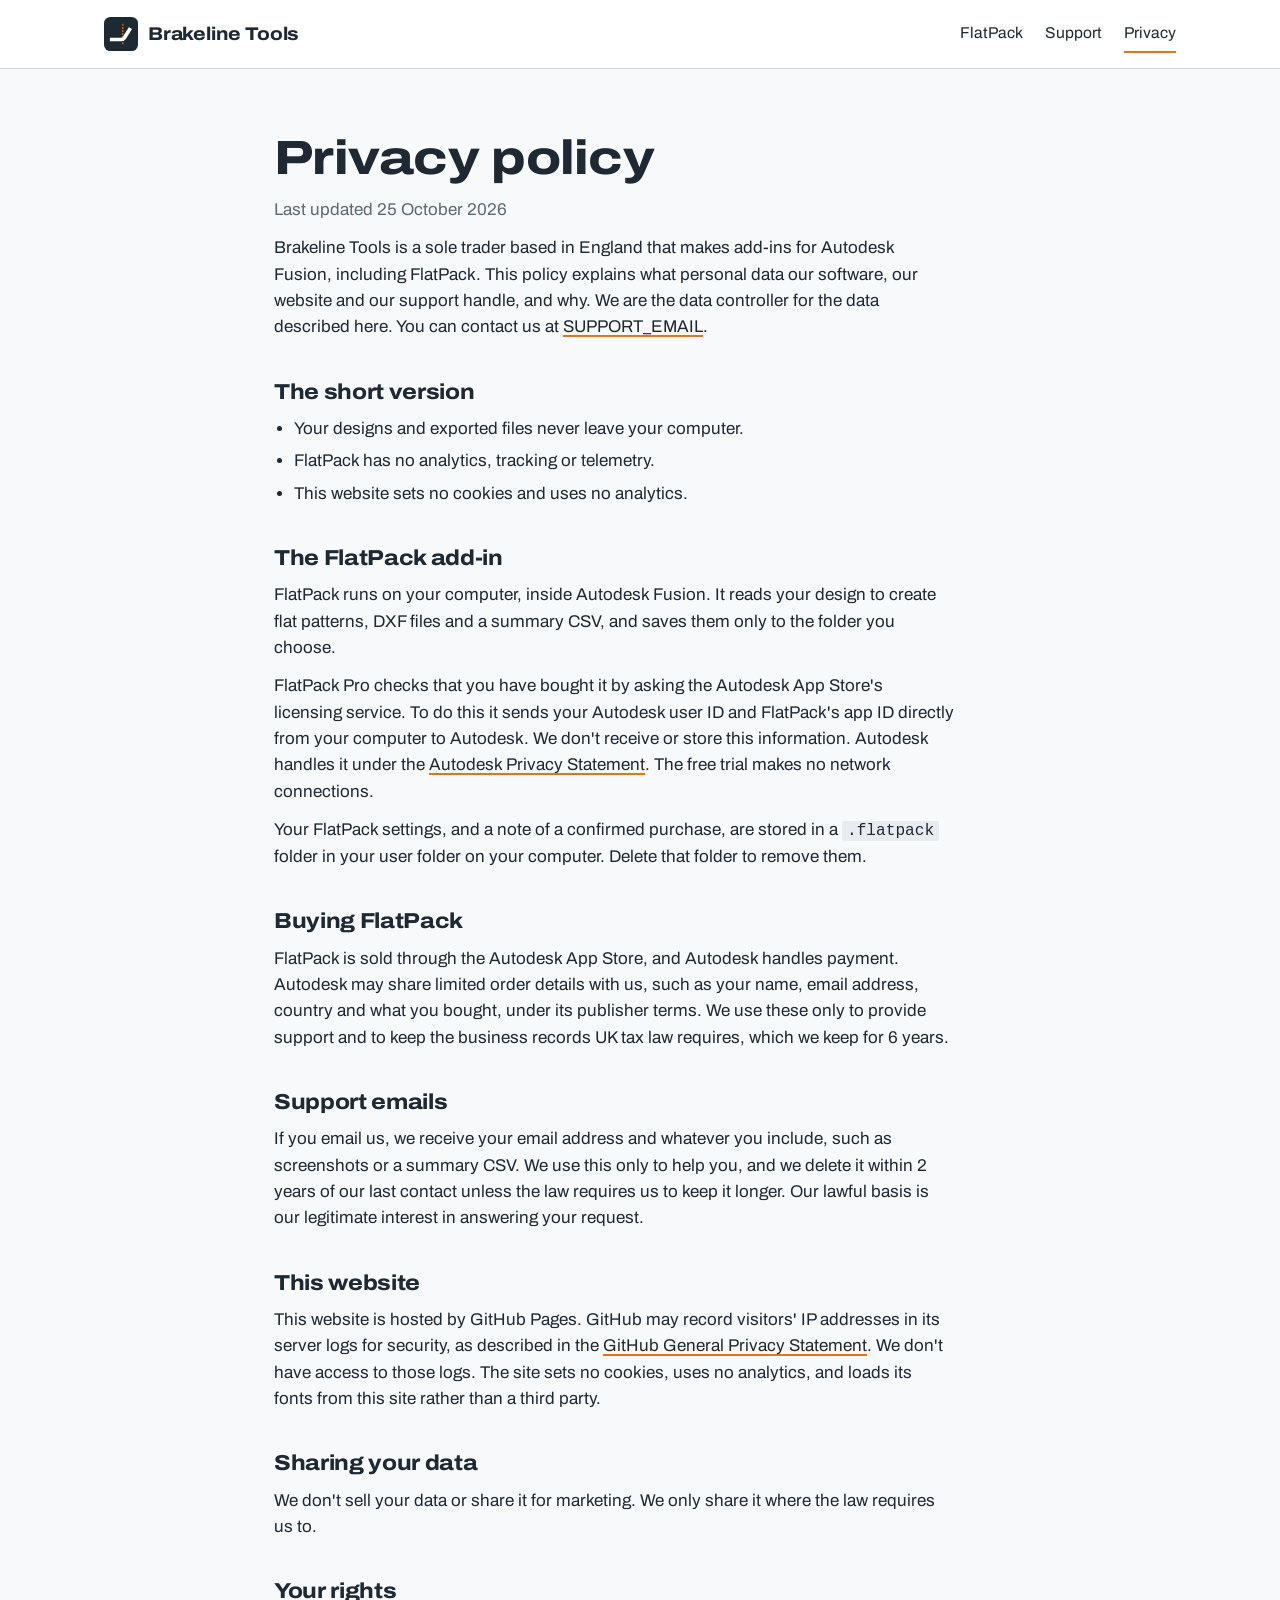
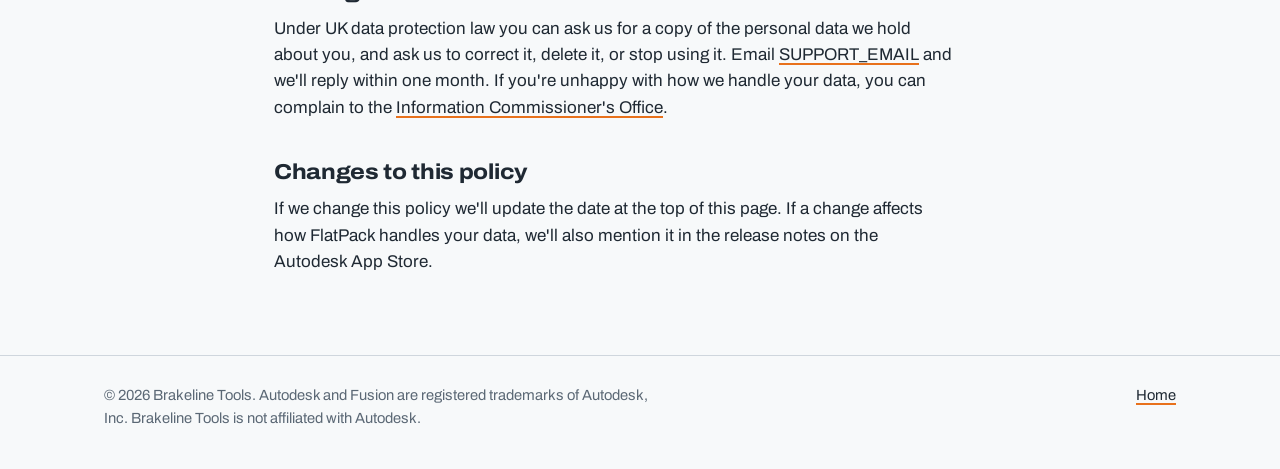
==== privacy.html @ 0ffaacb1 "Brakeline Tools website: home, FlatPack, support and privacy policy Co-Authored-By: Claude Opus 5.5 " ====
<!doctype html>
<html lang="en-GB">
<head>
<meta charset="utf-8">
<meta name="viewport" content="width=device-width, initial-scale=1">
<title>Privacy policy: Brakeline Tools</title>
<meta name="description" content="How Brakeline Tools and the FlatPack add-in for Autodesk Fusion handle personal data.">
<link rel="icon" href="assets/img/favicon.png" type="image/png">
<link rel="preload" href="assets/fonts/archivo.woff2" as="font" type="font/woff2" crossorigin>
<link rel="stylesheet" href="assets/site.css">
</head>
<body>

<header class="site-head">
  <div class="wrap">
    <a class="brand" href="./"><img src="assets/img/mark.svg" alt="" width="34" height="34">Brakeline Tools</a>
    <nav class="site-nav" aria-label="Main">
      <a href="./#flatpack">FlatPack</a>
      <a href="./#support">Support</a>
      <a href="privacy.html" aria-current="page">Privacy</a>
    </nav>
  </div>
</header>

<main class="doc">
  <div class="wrap">
    <h1>Privacy policy</h1>
    <p class="updated">Last updated 25 October 2026</p>

    <p>Brakeline Tools is a sole trader based in England that makes add-ins for Autodesk Fusion, including FlatPack. This policy explains what personal data our software, our website and our support handle, and why. We are the data controller for the data described here. You can contact us at <a href="mailto:SUPPORT_EMAIL">SUPPORT_EMAIL</a>.</p>

    <h2>The short version</h2>
    <ul>
      <li>Your designs and exported files never leave your computer.</li>
      <li>FlatPack has no analytics, tracking or telemetry.</li>
      <li>This website sets no cookies and uses no analytics.</li>
    </ul>

    <h2>The FlatPack add-in</h2>
    <p>FlatPack runs on your computer, inside Autodesk Fusion. It reads your design to create flat patterns, DXF files and a summary CSV, and saves them only to the folder you choose.</p>
    <p>FlatPack Pro checks that you have bought it by asking the Autodesk App Store's licensing service. To do this it sends your Autodesk user ID and FlatPack's app ID directly from your computer to Autodesk. We don't receive or store this information. Autodesk handles it under the <a href="https://www.autodesk.com/company/legal-notices-trademarks/privacy-statement">Autodesk Privacy Statement</a>. The free trial makes no network connections.</p>
    <p>Your FlatPack settings, and a note of a confirmed purchase, are stored in a <code>.flatpack</code> folder in your user folder on your computer. Delete that folder to remove them.</p>

    <h2>Buying FlatPack</h2>
    <p>FlatPack is sold through the Autodesk App Store, and Autodesk handles payment. Autodesk may share limited order details with us, such as your name, email address, country and what you bought, under its publisher terms. We use these only to provide support and to keep the business records UK tax law requires, which we keep for 6 years.</p>

    <h2>Support emails</h2>
    <p>If you email us, we receive your email address and whatever you include, such as screenshots or a summary CSV. We use this only to help you, and we delete it within 2 years of our last contact unless the law requires us to keep it longer. Our lawful basis is our legitimate interest in answering your request.</p>

    <h2>This website</h2>
    <p>This website is hosted by GitHub Pages. GitHub may record visitors' IP addresses in its server logs for security, as described in the <a href="https://docs.github.com/en/site-policy/privacy-policies/github-general-privacy-statement">GitHub General Privacy Statement</a>. We don't have access to those logs. The site sets no cookies, uses no analytics, and loads its fonts from this site rather than a third party.</p>

    <h2>Sharing your data</h2>
    <p>We don't sell your data or share it for marketing. We only share it where the law requires us to.</p>

    <h2>Your rights</h2>
    <p>Under UK data protection law you can ask us for a copy of the personal data we hold about you, and ask us to correct it, delete it, or stop using it. Email <a href="mailto:SUPPORT_EMAIL">SUPPORT_EMAIL</a> and we'll reply within one month. If you're unhappy with how we handle your data, you can complain to the <a href="https://ico.org.uk/make-a-complaint/">Information Commissioner's Office</a>.</p>

    <h2>Changes to this policy</h2>
    <p>If we change this policy we'll update the date at the top of this page. If a change affects how FlatPack handles your data, we'll also mention it in the release notes on the Autodesk App Store.</p>
  </div>
</main>

<footer class="site-foot">
  <div class="wrap">
    <p>&copy; 2026 Brakeline Tools. Autodesk and Fusion are registered trademarks of Autodesk, Inc. Brakeline Tools is not affiliated with Autodesk.</p>
    <p><a href="./">Home</a></p>
  </div>
</footer>

</body>
</html>
---- assets/site.css ----
@font-face {
  font-family: "Archivo";
  src: url("fonts/archivo.woff2") format("woff2-variations"), url("fonts/archivo.woff2") format("woff2");
  font-weight: 100 900;
  font-stretch: 62% 125%;
  font-display: swap;
}

:root {
  --ink: #1f2933;        /* slate: logo tile, text */
  --steel: #5b6875;      /* secondary text */
  --line: #cfd6dd;       /* hairlines, sheet edges */
  --sheet: #e8ecf0;      /* sheet metal fill */
  --paper: #f7f9fa;      /* page */
  --bend: #e8711c;       /* bend-line orange */
  --bend-ink: #b4520a;   /* orange dark enough for text on paper */
  --measure: 68ch;
}

* { box-sizing: border-box; }

html { -webkit-text-size-adjust: 100%; }

body {
  margin: 0;
  background: var(--paper);
  color: var(--ink);
  font-family: "Archivo", system-ui, sans-serif;
  font-size: 1.0625rem;
  line-height: 1.55;
  font-stretch: 100%;
}

img { max-width: 100%; height: auto; display: block; }

a { color: var(--ink); text-decoration-color: var(--bend); text-decoration-thickness: 2px; text-underline-offset: 3px; }
a:hover { color: var(--bend-ink); }
:focus-visible { outline: 3px solid var(--bend); outline-offset: 3px; border-radius: 2px; }

.wrap { max-width: 1120px; margin: 0 auto; padding: 0 24px; }

/* ---------- header ---------- */
.site-head { border-bottom: 1px solid var(--line); background: #fff; }
.site-head .wrap { display: flex; align-items: center; justify-content: space-between; gap: 16px; min-height: 68px; flex-wrap: wrap; }
.brand { display: flex; align-items: center; gap: 10px; text-decoration: none; font-weight: 750; font-stretch: 112%; font-size: 1.15rem; letter-spacing: -0.01em; }
.brand img { width: 34px; height: 34px; }
.site-nav { display: flex; gap: 22px; font-size: 0.98rem; }
.site-nav a { text-decoration: none; padding: 6px 0; border-bottom: 2px solid transparent; }
.site-nav a:hover, .site-nav a[aria-current="page"] { border-bottom-color: var(--bend); color: var(--ink); }

/* ---------- headings ---------- */
h1, h2, h3 { font-stretch: 118%; letter-spacing: -0.015em; line-height: 1.08; margin: 0; }
h1 { font-size: clamp(2.3rem, 5.2vw, 3.9rem); font-weight: 780; max-width: 16ch; }
h2 { font-size: clamp(1.7rem, 3.2vw, 2.5rem); font-weight: 760; max-width: 22ch; }
h3 { font-size: 1.12rem; font-weight: 700; font-stretch: 108%; letter-spacing: 0; line-height: 1.3; }
p { margin: 0; max-width: var(--measure); }

/* ---------- hero ---------- */
.hero { padding: 72px 0 56px; }
.hero .wrap { display: grid; grid-template-columns: minmax(0, 1fr) minmax(0, 1.05fr); gap: 48px; align-items: center; }
.hero p.lede { margin-top: 22px; font-size: 1.2rem; color: var(--steel); max-width: 44ch; }
.actions { display: flex; gap: 14px; margin-top: 30px; flex-wrap: wrap; }
.btn { display: inline-block; padding: 12px 20px; border-radius: 6px; font-weight: 650; text-decoration: none; border: 2px solid var(--ink); }
.btn-primary { background: var(--ink); color: #fff; }
.btn-primary:hover { background: #2f3d4a; color: #fff; }
.btn-plain { color: var(--ink); background: transparent; }
.btn-plain:hover { color: var(--ink); border-color: var(--bend); }

/* The folding tray: a sheet metal tray unfolds into its flat pattern once on load. */
.fold { display: grid; justify-items: center; gap: 18px; }
.scene { width: 100%; max-width: 460px; aspect-ratio: 460 / 400; display: grid; place-items: center; perspective: 1400px; }
.tray {
  --w: 200px; --h: 80px; --f: 80px;
  position: relative; width: var(--w); height: var(--h);
  transform-style: preserve-3d;
  transform: rotateX(0deg) rotateZ(0deg);
  animation: tray-view 2.6s cubic-bezier(.45,.05,.25,1) .35s both;
}
.tray .base, .tray .flap { position: absolute; background: var(--sheet); border: 2.5px solid var(--ink); }
.tray .base { inset: 0; }
.flap { transform-style: preserve-3d; }
.flap.t { left: 0; top: calc(var(--f) * -1); width: var(--w); height: var(--f); transform-origin: 50% 100%; --fold: rotateX(-90deg); }
.flap.b { left: 0; top: var(--h); width: var(--w); height: var(--f); transform-origin: 50% 0; --fold: rotateX(90deg); }
.flap.l { top: 0; left: calc(var(--f) * -1); width: var(--f); height: var(--h); transform-origin: 100% 50%; --fold: rotateY(90deg); }
.flap.r { top: 0; left: var(--w); width: var(--f); height: var(--h); transform-origin: 0 50%; --fold: rotateY(-90deg); }
.flap { animation: unfold 1.5s cubic-bezier(.6,0,.3,1) .9s both; }
.flap.t, .flap.b { border-left-width: 2.5px; border-right-width: 2.5px; }
.flap.t { border-bottom: 0; }
.flap.b { border-top: 0; }
.flap.l { border-right: 0; }
.flap.r { border-left: 0; }
.bendlines { position: absolute; inset: -1px; border: 3px dashed var(--bend); animation: appear .5s ease-out 2.7s both; pointer-events: none; }

@keyframes tray-view {
  0%   { transform: rotateX(58deg) rotateZ(-34deg) translateZ(-30px); }
  45%  { transform: rotateX(58deg) rotateZ(-34deg) translateZ(-30px); }
  100% { transform: rotateX(0deg) rotateZ(0deg); }
}
@keyframes unfold { from { transform: var(--fold); } to { transform: none; } }
@keyframes appear { from { opacity: 0; } to { opacity: 1; } }

.fold figcaption { font-size: 0.95rem; color: var(--steel); text-align: center; max-width: 36ch; animation: appear .5s ease-out 2.9s both; }
.fold figcaption b { color: var(--ink); font-weight: 650; }

@media (prefers-reduced-motion: reduce) {
  .tray, .flap, .bendlines, .fold figcaption { animation: none; }
}

/* ---------- product ---------- */
.band { padding: 80px 0; border-top: 1px solid var(--line); }
.band-white { background: #fff; }
.product-head { display: flex; gap: 22px; align-items: center; }
.product-head img { width: 76px; height: 76px; border-radius: 16px; }
.product-intro { margin-top: 22px; font-size: 1.15rem; color: var(--steel); }

.features { list-style: none; padding: 0; margin: 44px 0 0; display: grid; grid-template-columns: repeat(2, minmax(0, 1fr)); gap: 30px 48px; }
.features li { border-left: 3px solid var(--bend); padding-left: 18px; }
.features p { margin-top: 6px; color: var(--steel); font-size: 1rem; }

.shots { margin-top: 56px; display: grid; gap: 28px; }
.shot { margin: 0; border: 1px solid var(--line); border-radius: 10px; overflow: hidden; background: #fff; }
.shot figcaption { padding: 12px 16px; font-size: 0.95rem; color: var(--steel); border-top: 1px solid var(--line); }

.buy { margin-top: 56px; display: grid; grid-template-columns: auto minmax(0, 1fr); gap: 8px 36px; align-items: baseline; padding: 28px 0 0; border-top: 2px solid var(--ink); }
.price { font-stretch: 120%; font-weight: 780; font-size: 2.2rem; letter-spacing: -0.02em; white-space: nowrap; }
.price small { font-size: 1rem; font-weight: 500; color: var(--steel); font-stretch: 100%; letter-spacing: 0; }
.buy p { color: var(--steel); }

/* ---------- support ---------- */
.support-grid { display: grid; grid-template-columns: minmax(0, 1fr) minmax(0, 1fr); gap: 48px; margin-top: 28px; }
.support-grid p + p { margin-top: 14px; }
.email { font-size: 1.35rem; font-weight: 700; font-stretch: 108%; }
.checklist { margin: 12px 0 0; padding-left: 1.2em; color: var(--steel); }
.checklist li + li { margin-top: 6px; }
.checklist + p { margin-top: 14px; }

/* ---------- long-form pages ---------- */
.doc { padding: 64px 0 80px; }
.doc .wrap { max-width: 780px; }
.doc h1 { font-size: clamp(2rem, 4.4vw, 3rem); max-width: none; }
.doc .updated { margin-top: 12px; color: var(--steel); }
.doc h2 { font-size: 1.35rem; margin-top: 40px; max-width: none; font-stretch: 112%; }
.doc p, .doc ul { margin-top: 12px; }
.doc ul { padding-left: 1.2em; max-width: var(--measure); }
.doc li + li { margin-top: 6px; }

/* ---------- footer ---------- */
.site-foot { border-top: 1px solid var(--line); padding: 28px 0 40px; font-size: 0.92rem; color: var(--steel); }
.site-foot .wrap { display: flex; justify-content: space-between; gap: 12px 32px; flex-wrap: wrap; }
.site-foot p { max-width: 70ch; }

/* ---------- small screens ---------- */
@media (max-width: 860px) {
  .hero { padding: 44px 0 36px; }
  .hero .wrap, .support-grid { grid-template-columns: minmax(0, 1fr); }
  .features { grid-template-columns: minmax(0, 1fr); }
  .tray { --w: 160px; --h: 64px; --f: 64px; }
  .scene { max-width: 360px; }
  .band { padding: 56px 0; }
  .buy { grid-template-columns: minmax(0, 1fr); }
}
@media (max-width: 420px) {
  .wrap { padding: 0 16px; }
  .tray { --w: 136px; --h: 54px; --f: 54px; }
  .site-nav { gap: 16px; }
}
.doc code { background: var(--sheet); padding: 1px 5px; border-radius: 3px; font-size: 0.95em; }
.nowrap { white-space: nowrap; }
.shot .scroll { overflow-x: auto; }
@media (max-width: 860px) { .shot img.wide { min-width: 760px; } }
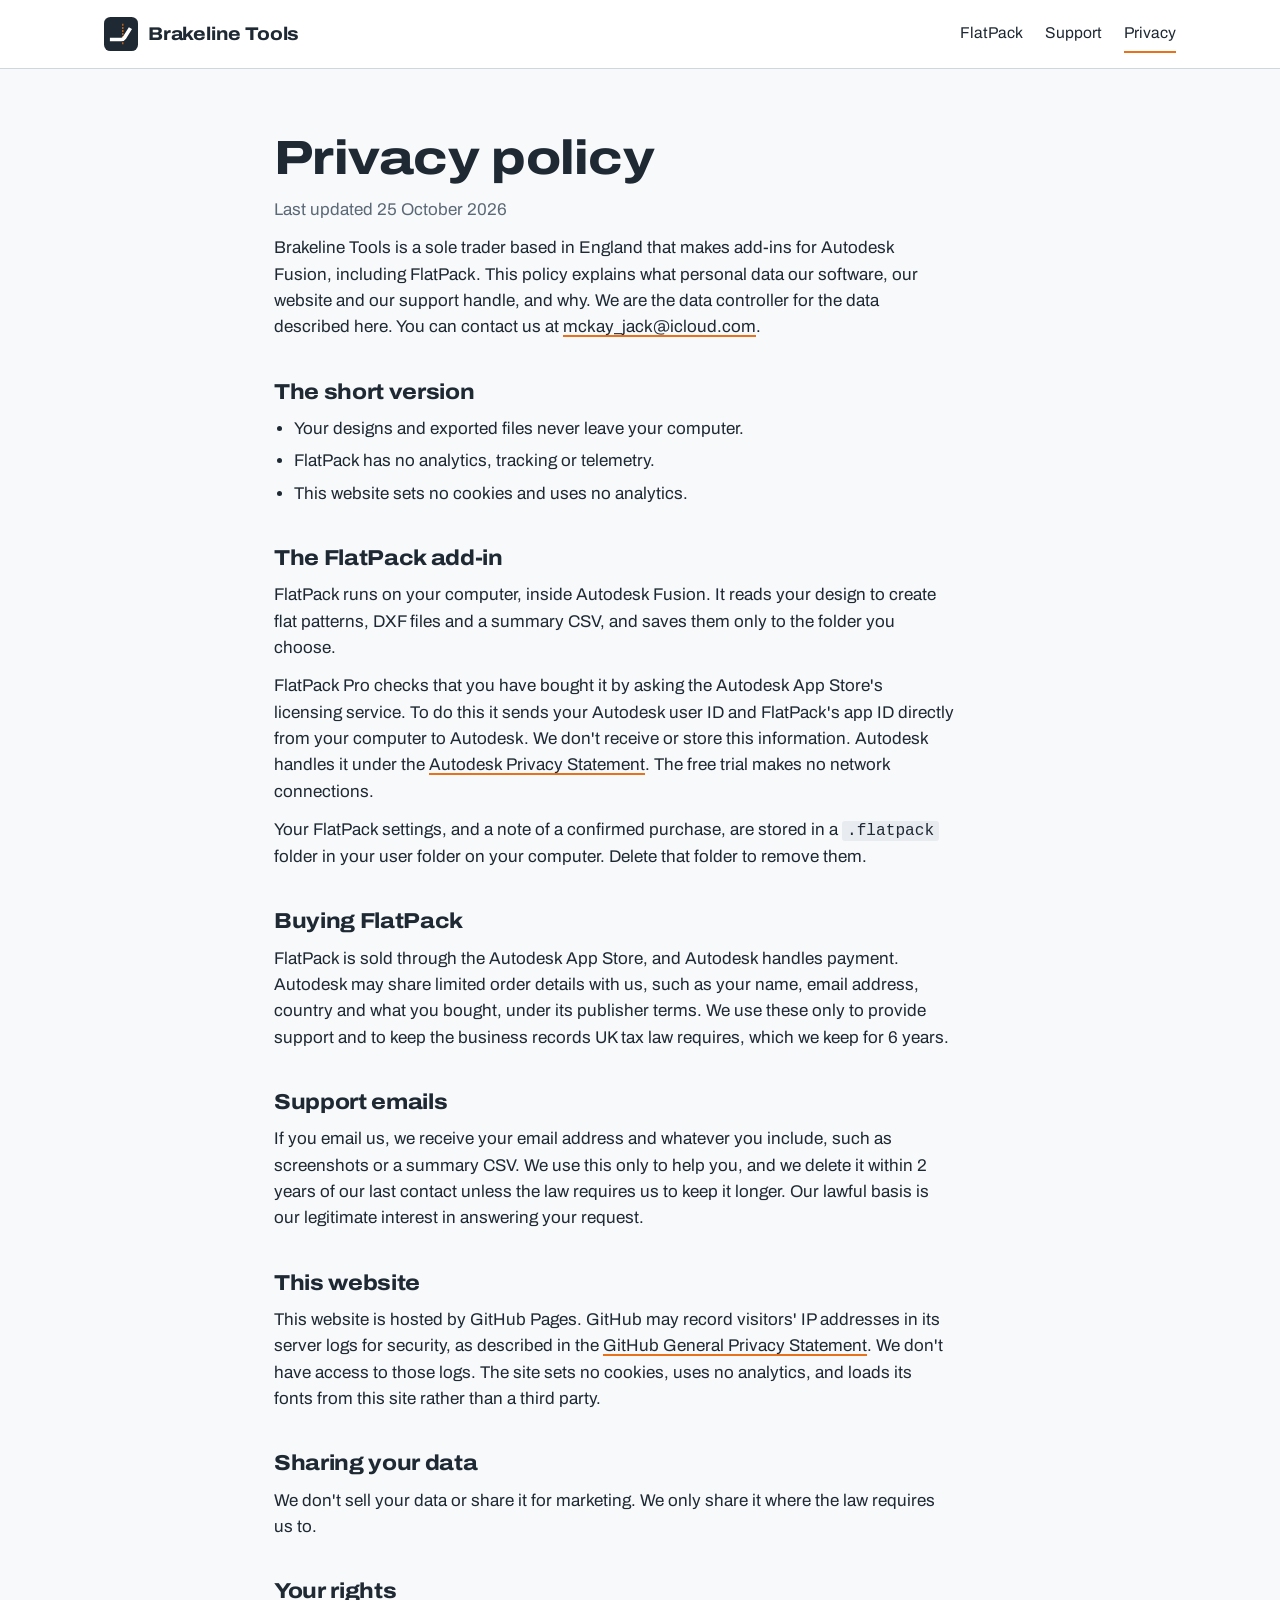
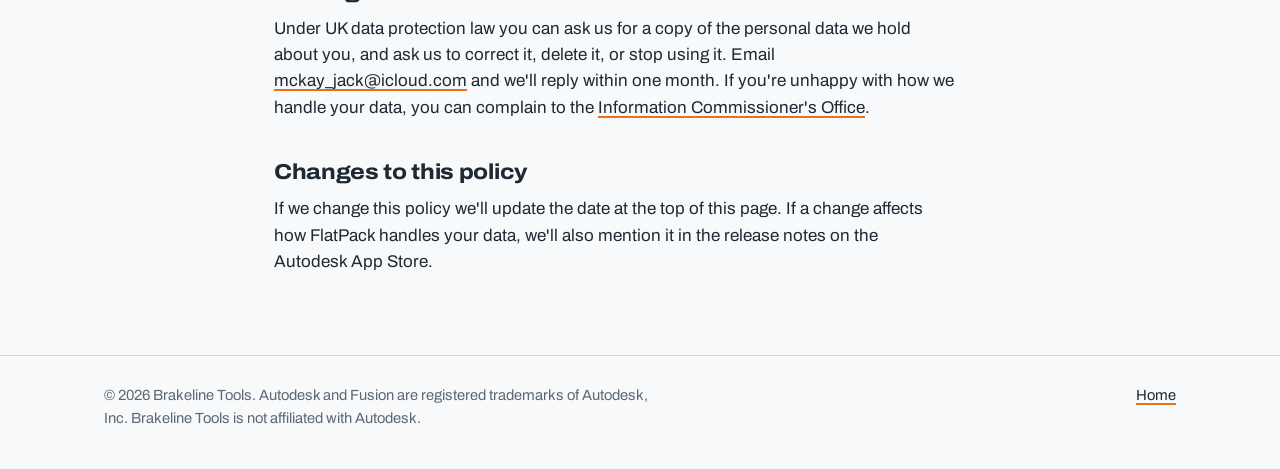
==== commit f9cbd5e0: "Add support email Co-Authored-By: Claude Opus 5.5 <noreply@anthropic.com> Claude-Session: https://cl" ====
--- a/privacy.html
+++ b/privacy.html
@@ -27,7 +27,7 @@
     <h1>Privacy policy</h1>
     <p class="updated">Last updated 25 October 2026</p>
 
-    <p>Brakeline Tools is a sole trader based in England that makes add-ins for Autodesk Fusion, including FlatPack. This policy explains what personal data our software, our website and our support handle, and why. We are the data controller for the data described here. You can contact us at <a href="mailto:SUPPORT_EMAIL">SUPPORT_EMAIL</a>.</p>
+    <p>Brakeline Tools is a sole trader based in England that makes add-ins for Autodesk Fusion, including FlatPack. This policy explains what personal data our software, our website and our support handle, and why. We are the data controller for the data described here. You can contact us at <a href="mailto:mckay_jack@icloud.com">mckay_jack@icloud.com</a>.</p>
 
     <h2>The short version</h2>
     <ul>
@@ -54,7 +54,7 @@
     <p>We don't sell your data or share it for marketing. We only share it where the law requires us to.</p>
 
     <h2>Your rights</h2>
-    <p>Under UK data protection law you can ask us for a copy of the personal data we hold about you, and ask us to correct it, delete it, or stop using it. Email <a href="mailto:SUPPORT_EMAIL">SUPPORT_EMAIL</a> and we'll reply within one month. If you're unhappy with how we handle your data, you can complain to the <a href="https://ico.org.uk/make-a-complaint/">Information Commissioner's Office</a>.</p>
+    <p>Under UK data protection law you can ask us for a copy of the personal data we hold about you, and ask us to correct it, delete it, or stop using it. Email <a href="mailto:mckay_jack@icloud.com">mckay_jack@icloud.com</a> and we'll reply within one month. If you're unhappy with how we handle your data, you can complain to the <a href="https://ico.org.uk/make-a-complaint/">Information Commissioner's Office</a>.</p>
 
     <h2>Changes to this policy</h2>
     <p>If we change this policy we'll update the date at the top of this page. If a change affects how FlatPack handles your data, we'll also mention it in the release notes on the Autodesk App Store.</p>
